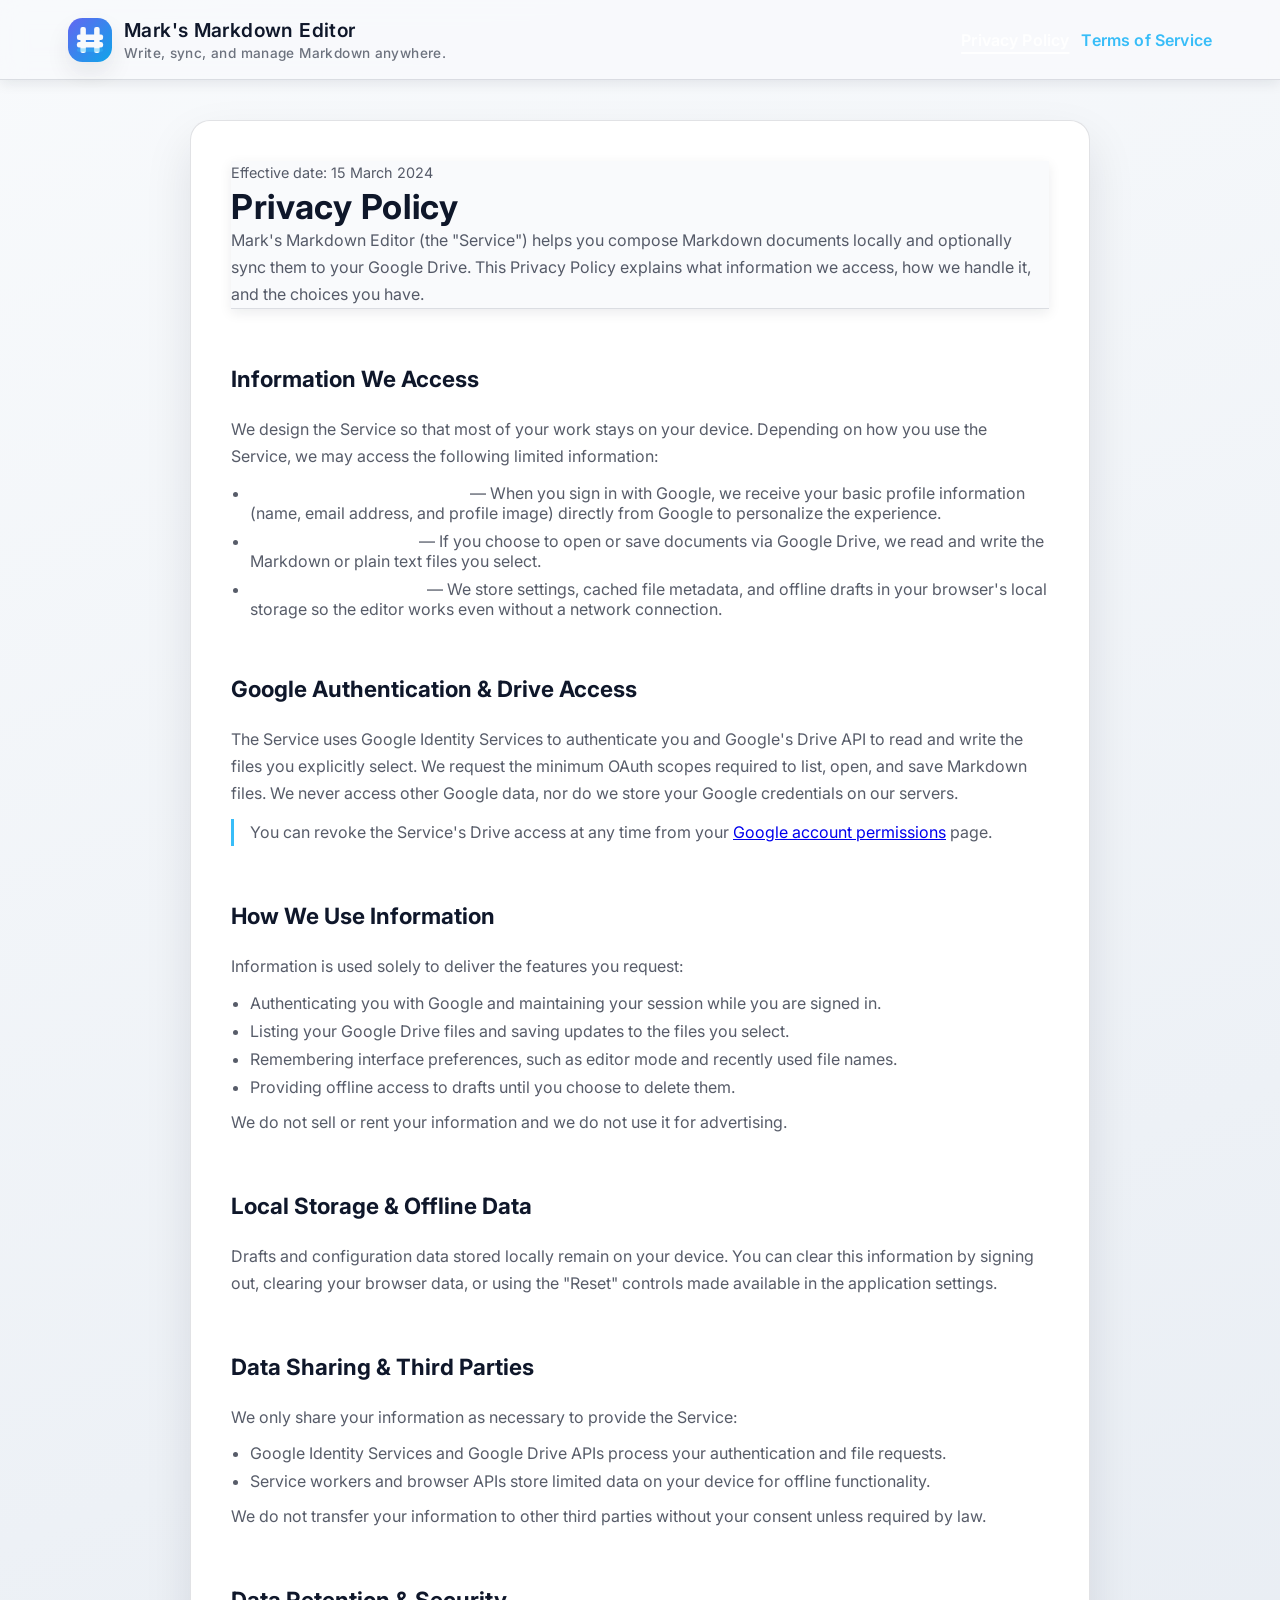
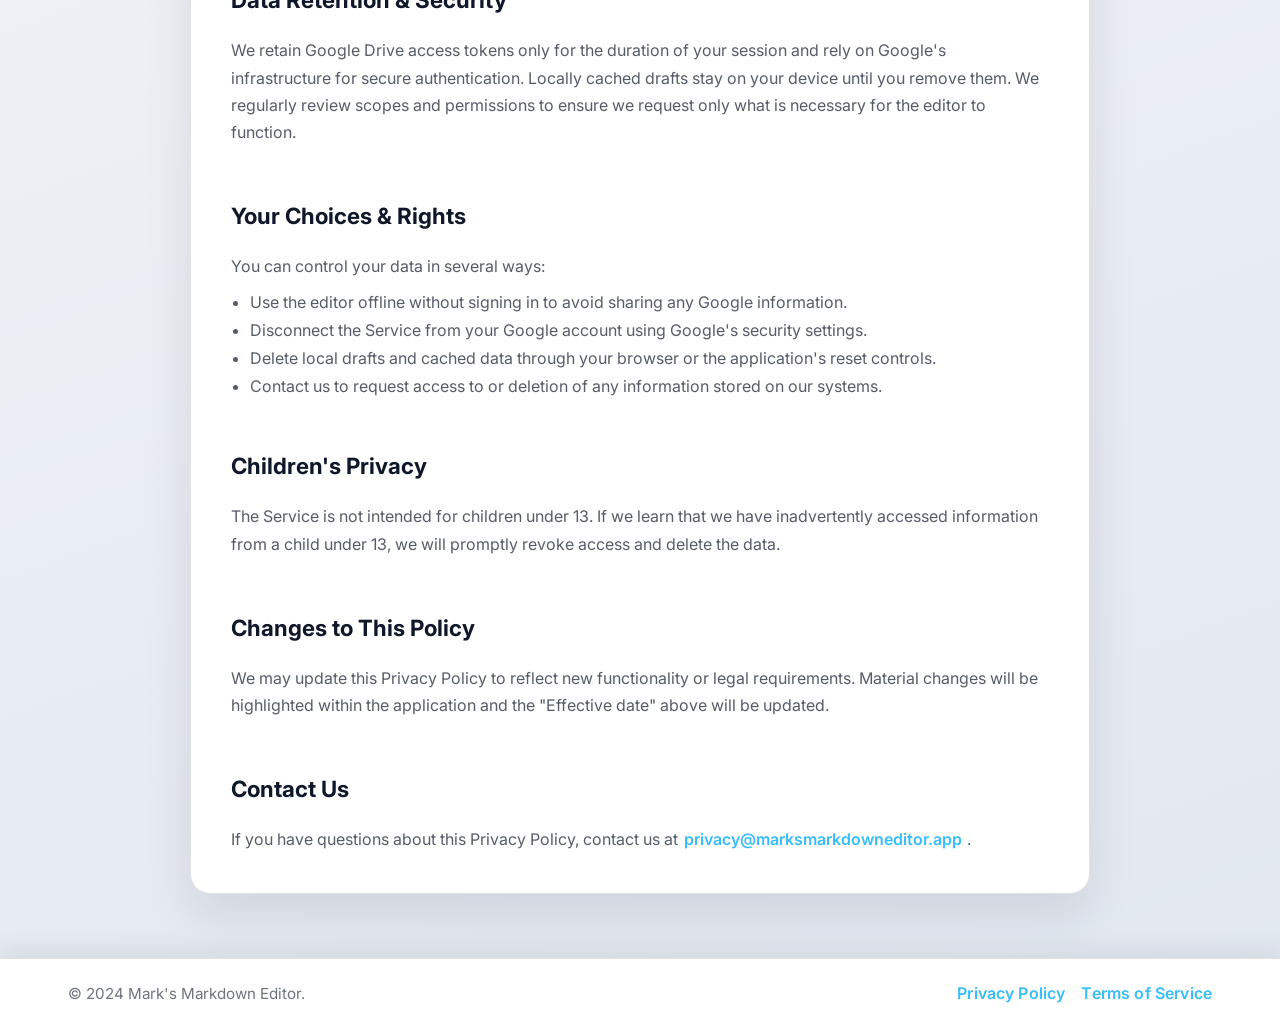
==== privacy.html @ 8897390b "Add legal policy pages and footer navigation" ====
<!DOCTYPE html>
<html lang="en">
  <head>
    <meta charset="utf-8" />
    <meta name="viewport" content="width=device-width, initial-scale=1" />
    <title>Privacy Policy · Mark's Markdown Editor</title>
    <meta
      name="description"
      content="Privacy practices for Mark's Markdown Editor, including details about Google Drive access, local storage, and how your information is used."
    />
    <link rel="manifest" href="manifest.json" />
    <link rel="icon" type="image/svg+xml" href="icons/icon-512.svg" />
    <link rel="preconnect" href="https://fonts.googleapis.com" />
    <link rel="preconnect" href="https://fonts.gstatic.com" crossorigin />
    <link rel="stylesheet" href="https://fonts.googleapis.com/css2?family=Inter:wght@400;500;600;700&display=swap" />
    <link rel="stylesheet" href="styles.css" />
  </head>
  <body class="legal-page">
    <header class="legal-header">
      <div class="inner">
        <div class="legal-header-bar">
          <a class="brand-link" href="index.html">
            <span class="brand-mark" aria-hidden="true">
              <img src="icons/icon-512.svg" width="44" height="44" alt="" />
            </span>
            <span class="brand-name">
              Mark's Markdown Editor
              <span>Write, sync, and manage Markdown anywhere.</span>
            </span>
          </a>
          <nav class="legal-header-links" aria-label="Legal pages">
            <a href="privacy.html" aria-current="page">Privacy Policy</a>
            <a href="terms.html">Terms of Service</a>
          </nav>
        </div>
      </div>
    </header>

    <main class="legal-main">
      <article class="legal-content">
        <header>
          <p class="legal-meta">Effective date: 15 March 2024</p>
          <h1>Privacy Policy</h1>
          <p>
            Mark's Markdown Editor (the "Service") helps you compose Markdown documents locally and optionally sync them to
            your Google Drive. This Privacy Policy explains what information we access, how we handle it, and the choices you
            have.
          </p>
        </header>

        <section>
          <h2>Information We Access</h2>
          <p>
            We design the Service so that most of your work stays on your device. Depending on how you use the Service, we may
            access the following limited information:
          </p>
          <ul>
            <li>
              <strong>Google Account profile data</strong> — When you sign in with Google, we receive your basic profile
              information (name, email address, and profile image) directly from Google to personalize the experience.
            </li>
            <li>
              <strong>Google Drive file data</strong> — If you choose to open or save documents via Google Drive, we read and
              write the Markdown or plain text files you select.
            </li>
            <li>
              <strong>Local application state</strong> — We store settings, cached file metadata, and offline drafts in your
              browser's local storage so the editor works even without a network connection.
            </li>
          </ul>
        </section>

        <section>
          <h2>Google Authentication &amp; Drive Access</h2>
          <p>
            The Service uses Google Identity Services to authenticate you and Google's Drive API to read and write the files you
            explicitly select. We request the minimum OAuth scopes required to list, open, and save Markdown files. We never
            access other Google data, nor do we store your Google credentials on our servers.
          </p>
          <p class="legal-callout">
            You can revoke the Service's Drive access at any time from your
            <a href="https://myaccount.google.com/permissions" target="_blank" rel="noopener">Google account permissions</a>
            page.
          </p>
        </section>

        <section>
          <h2>How We Use Information</h2>
          <p>
            Information is used solely to deliver the features you request:
          </p>
          <ul>
            <li>Authenticating you with Google and maintaining your session while you are signed in.</li>
            <li>Listing your Google Drive files and saving updates to the files you select.</li>
            <li>Remembering interface preferences, such as editor mode and recently used file names.</li>
            <li>Providing offline access to drafts until you choose to delete them.</li>
          </ul>
          <p>We do not sell or rent your information and we do not use it for advertising.</p>
        </section>

        <section>
          <h2>Local Storage &amp; Offline Data</h2>
          <p>
            Drafts and configuration data stored locally remain on your device. You can clear this information by signing out,
            clearing your browser data, or using the "Reset" controls made available in the application settings.
          </p>
        </section>

        <section>
          <h2>Data Sharing &amp; Third Parties</h2>
          <p>
            We only share your information as necessary to provide the Service:
          </p>
          <ul>
            <li>Google Identity Services and Google Drive APIs process your authentication and file requests.</li>
            <li>Service workers and browser APIs store limited data on your device for offline functionality.</li>
          </ul>
          <p>We do not transfer your information to other third parties without your consent unless required by law.</p>
        </section>

        <section>
          <h2>Data Retention &amp; Security</h2>
          <p>
            We retain Google Drive access tokens only for the duration of your session and rely on Google's infrastructure for
            secure authentication. Locally cached drafts stay on your device until you remove them. We regularly review scopes
            and permissions to ensure we request only what is necessary for the editor to function.
          </p>
        </section>

        <section>
          <h2>Your Choices &amp; Rights</h2>
          <p>You can control your data in several ways:</p>
          <ul>
            <li>Use the editor offline without signing in to avoid sharing any Google information.</li>
            <li>Disconnect the Service from your Google account using Google's security settings.</li>
            <li>Delete local drafts and cached data through your browser or the application's reset controls.</li>
            <li>Contact us to request access to or deletion of any information stored on our systems.</li>
          </ul>
        </section>

        <section>
          <h2>Children's Privacy</h2>
          <p>
            The Service is not intended for children under 13. If we learn that we have inadvertently accessed information from a
            child under 13, we will promptly revoke access and delete the data.
          </p>
        </section>

        <section>
          <h2>Changes to This Policy</h2>
          <p>
            We may update this Privacy Policy to reflect new functionality or legal requirements. Material changes will be
            highlighted within the application and the "Effective date" above will be updated.
          </p>
        </section>

        <section>
          <h2>Contact Us</h2>
          <p class="legal-contact">
            If you have questions about this Privacy Policy, contact us at
            <a href="mailto:privacy@marksmarkdowneditor.app">privacy@marksmarkdowneditor.app</a>.
          </p>
        </section>
      </article>
    </main>

    <footer class="site-footer">
      <div class="inner">
        <p>© 2024 Mark's Markdown Editor.</p>
        <nav class="footer-nav" aria-label="Legal">
          <a href="privacy.html" aria-current="page">Privacy Policy</a>
          <a href="terms.html">Terms of Service</a>
        </nav>
      </div>
    </footer>
  </body>
</html>
---- styles.css ----
:root {
  color-scheme: light dark;
  --bg-gradient-start: #0f172a;
  --bg-gradient-end: #1e293b;
  --surface: rgba(15, 23, 42, 0.75);
  --surface-strong: rgba(15, 23, 42, 0.95);
  --header-bg: rgba(15, 23, 42, 0.85);
  --header-offset: 0px;
  --input-bg: rgba(15, 23, 42, 0.6);
  --text: #e2e8f0;
  --text-muted: rgba(226, 232, 240, 0.7);
  --text-subtle: rgba(226, 232, 240, 0.75);
  --accent: #38bdf8;
  --accent-dark: #0ea5e9;
  --border: rgba(148, 163, 184, 0.4);
  --button-bg: rgba(148, 163, 184, 0.12);
  --button-bg-hover: rgba(148, 163, 184, 0.2);
  --button-border-hover: rgba(148, 163, 184, 0.3);
  --overlay: rgba(15, 23, 42, 0.75);
  --shadow: rgba(15, 23, 42, 0.4);
  --surface-shadow: rgba(15, 23, 42, 0.45);
  --strong-shadow: rgba(15, 23, 42, 0.7);
  --editor-bg: linear-gradient(170deg, rgba(15, 23, 42, 0.92), rgba(30, 41, 59, 0.82));
  --editor-border: rgba(148, 163, 184, 0.45);
  --editor-shadow: 0 24px 55px var(--strong-shadow);
  --table-border: rgba(148, 163, 184, 0.2);
  --row-hover: rgba(56, 189, 248, 0.15);
  --row-selected: rgba(56, 189, 248, 0.25);
  --breadcrumb-text: rgba(226, 232, 240, 0.7);
  --breadcrumb-separator: rgba(148, 163, 184, 0.6);
  --breadcrumb-disabled: rgba(226, 232, 240, 0.6);
  --danger-bg: rgba(248, 113, 113, 0.18);
  --danger-border: rgba(248, 113, 113, 0.35);
  --danger-text: #fecaca;
}

* {
  box-sizing: border-box;
}

body {
  margin: 0;
  font-family: 'Inter', 'Segoe UI', Roboto, Helvetica, Arial, sans-serif;
  background: linear-gradient(160deg, var(--bg-gradient-start), var(--bg-gradient-end));
  color: var(--text);
  min-height: 100vh;
  display: flex;
  flex-direction: column;
}

header {
  position: sticky;
  top: 0;
  z-index: 10;
  backdrop-filter: blur(12px);
  background: var(--header-bg);
  border-bottom: 1px solid var(--border);
  box-shadow: 0 4px 12px var(--shadow);
}

header .inner {
  max-width: 1200px;
  margin: 0 auto;
  padding: 1rem 1.5rem 1.25rem;
  display: flex;
  flex-direction: column;
  gap: 1rem;
  align-items: stretch;
}

.app-brand {
  display: flex;
  align-items: center;
  gap: 0.75rem;
}

.brand-mark {
  display: inline-flex;
  width: 2.75rem;
  height: 2.75rem;
  align-items: center;
  justify-content: center;
  border-radius: 0.9rem;
  box-shadow: 0 12px 24px var(--shadow);
  overflow: hidden;
}

.brand-mark img {
  display: block;
  width: 100%;
  height: 100%;
}

h1 {
  font-size: 1.9rem;
  margin: 0;
  font-weight: 700;
  letter-spacing: 0.03em;
}

.toolbar-row {
  display: flex;
  flex-direction: column;
  gap: 0.9rem;
  align-items: stretch;
}

.toolbar {
  display: flex;
  gap: 0.5rem;
  flex-wrap: wrap;
  align-items: center;
}

.toolbar-row > .toolbar-surface {
  flex: 0 0 100%;
  width: 100%;
}

.toolbar.formatting,
.toolbar.drive-actions {
  justify-content: center;
}

.toolbar.drive-actions {
  gap: 0.55rem;
}

.toolbar.drive-actions .drive-button {
  gap: 0.45rem;
  padding: 0.5rem 1rem;
  font-weight: 600;
  letter-spacing: 0.02em;
  transition: background 0.2s ease, border-color 0.2s ease, transform 0.2s ease, box-shadow 0.2s ease;
}

.toolbar.drive-actions .drive-icon {
  display: inline-flex;
  align-items: center;
  justify-content: center;
  width: 1.75rem;
  height: 1.75rem;
  border-radius: 0.7rem;
  background: rgba(148, 163, 184, 0.18);
  color: var(--accent);
  font-size: 0.95rem;
  box-shadow: inset 0 1px 0 rgba(255, 255, 255, 0.06), 0 6px 14px rgba(15, 23, 42, 0.35);
  transition: background 0.2s ease, color 0.2s ease, box-shadow 0.2s ease;
}

.toolbar.drive-actions .drive-button:hover .drive-icon {
  background: rgba(148, 163, 184, 0.25);
  box-shadow: inset 0 1px 0 rgba(255, 255, 255, 0.12), 0 10px 18px rgba(15, 23, 42, 0.4);
}

.toolbar.drive-actions .drive-button.primary {
  box-shadow: 0 18px 32px rgba(56, 189, 248, 0.35);
}

.toolbar.drive-actions .drive-button.primary .drive-icon {
  background: rgba(255, 255, 255, 0.82);
  color: #0f172a;
  box-shadow: inset 0 1px 0 rgba(255, 255, 255, 0.4), 0 12px 25px rgba(15, 23, 42, 0.25);
}

.toolbar.drive-actions .drive-button.primary:hover {
  box-shadow: 0 22px 38px rgba(56, 189, 248, 0.42);
}

.toolbar.drive-actions .drive-button.primary:hover .drive-icon {
  background: rgba(255, 255, 255, 0.9);
}

.toolbar.drive-actions .drive-button:focus-visible {
  outline: 2px solid var(--accent);
  outline-offset: 3px;
}

.toolbar.drive-actions .drive-button:disabled .drive-icon {
  opacity: 0.8;
}

.toolbar-surface {
  background: var(--surface);
  border: 1px solid var(--border);
  border-radius: 1rem;
  padding: 0.6rem;
  box-shadow: 0 14px 32px var(--surface-shadow);
}

.toolbar button,
.toolbar .secondary-button {
  position: relative;
  display: inline-flex;
  align-items: center;
  justify-content: center;
  background: var(--button-bg);
  border: 1px solid transparent;
  color: var(--text);
  padding: 0.5rem 0.75rem;
  border-radius: 0.65rem;
  cursor: pointer;
  font-size: 0.85rem;
  transition: background 0.2s ease, border-color 0.2s ease, transform 0.2s ease;
}

.toolbar .icon-button {
  width: 2.5rem;
  height: 2.5rem;
  padding: 0;
}

.toolbar .icon-button > :is(svg, i) {
  width: 1.35rem;
  height: 1.35rem;
}

.toolbar .icon-button > i {
  display: inline-flex;
  align-items: center;
  justify-content: center;
  font-size: 1.15rem;
  line-height: 1;
}

.toolbar .icon-button.heading-button > .heading-icon {
  display: inline-flex;
  align-items: center;
  justify-content: center;
  width: 1.35rem;
  height: 1.35rem;
  font-size: 0.85rem;
  font-weight: 700;
  letter-spacing: -0.02em;
  line-height: 1;
}

.toolbar .mode-toggle {
  display: inline-flex;
  align-items: center;
  gap: 0.35rem;
  padding: 0.5rem 0.85rem;
}

.toolbar .mode-toggle > :is(svg, i) {
  width: 1.2rem;
  height: 1.2rem;
}

.toolbar .mode-toggle > i {
  display: inline-flex;
  align-items: center;
  justify-content: center;
  font-size: 1.05rem;
  line-height: 1;
}

.toolbar .mode-toggle .button-label {
  font-weight: 600;
  letter-spacing: 0.03em;
}

.button-label {
  font-size: 0.85rem;
}

.toolbar button:hover,
.toolbar .secondary-button:hover {
  background: var(--button-bg-hover);
  border-color: var(--button-border-hover);
  transform: translateY(-1px);
}

.toolbar button:active,
.toolbar .secondary-button:active {
  transform: translateY(0);
}

.toolbar button.primary {
  background: var(--accent);
  color: #0f172a;
  font-weight: 600;
}

.toolbar button.primary:hover {
  background: var(--accent-dark);
}

.toolbar button:disabled,
.toolbar .secondary-button:disabled {
  opacity: 0.5;
  cursor: not-allowed;
  transform: none;
}

main {
  flex: 1;
  width: 100%;
}

.editor-container {
  max-width: 1200px;
  margin: 1.5rem auto;
  padding: 0 1.5rem 3rem;
}

.editor-layout {
  display: block;
}

.editor-content {
  min-width: 0;
}

.file-title {
  margin-bottom: 0.75rem;
  display: flex;
  flex-direction: column;
  gap: 0.35rem;
}

.file-title input {
  width: 100%;
  padding: 0.75rem 1rem;
  border-radius: 0.85rem;
  border: 1px solid var(--border);
  background: var(--input-bg);
  color: var(--text);
  font-size: 1.05rem;
  font-weight: 600;
  letter-spacing: 0.01em;
  transition: border-color 0.2s ease, box-shadow 0.2s ease;
}

.file-title input::placeholder {
  color: var(--text-muted);
}

.file-title input:focus-visible {
  outline: 2px solid var(--accent);
  outline-offset: 2px;
  border-color: var(--accent);
  box-shadow: 0 0 0 4px rgba(56, 189, 248, 0.18);
}

.toc {
  display: none;
  background: var(--surface);
  border: 1px solid var(--border);
  border-radius: 1rem;
  padding: 1rem;
  box-shadow: 0 10px 30px var(--surface-shadow);
}

.toc-header {
  display: flex;
  justify-content: space-between;
  align-items: center;
  margin-bottom: 0.75rem;
}

.toc-header h2 {
  margin: 0;
  font-size: 0.95rem;
  letter-spacing: 0.05em;
  text-transform: uppercase;
  color: var(--text-muted);
}

.toc-list {
  list-style: none;
  margin: 0;
  padding: 0;
  display: flex;
  flex-direction: column;
  gap: 0.15rem;
}

.toc-list li {
  margin: 0;
}

.toc-list a {
  display: block;
  padding: 0.35rem 0.5rem;
  border-radius: 0.5rem;
  color: var(--text);
  text-decoration: none;
  font-size: 0.9rem;
  line-height: 1.4;
  transition: background 0.2s ease, color 0.2s ease;
}

.toc-list a:hover,
.toc-list a:focus-visible {
  background: var(--button-bg-hover);
  color: var(--accent);
  outline: none;
}

.toc-level-2 {
  padding-left: 0.75rem;
}

.toc-level-3 {
  padding-left: 1.2rem;
}

.toc-level-4 {
  padding-left: 1.65rem;
}

.toc-level-5 {
  padding-left: 2.1rem;
}

.toc-level-6 {
  padding-left: 2.55rem;
}

.toc-empty {
  margin: 0;
  font-size: 0.85rem;
  color: var(--text-muted);
}

.editor-wrapper {
  display: block;
}

.editor-surface {
  position: relative;
  min-width: 0;
}

.editor {
  width: 100%;
  min-height: 60vh;
  padding: 1.25rem 1.5rem;
  border-radius: 1.1rem;
  background: var(--editor-bg);
  color: var(--text);
  border: 1px solid var(--editor-border);
  font-family: 'Inter', 'Segoe UI', Roboto, Helvetica, Arial, sans-serif;
  font-size: 1rem;
  line-height: 1.6;
  box-shadow: inset 0 1px 0 rgba(255, 255, 255, 0.05), var(--editor-shadow);
  backdrop-filter: blur(4px);
  outline: none;
  overflow-y: auto;
  white-space: pre-wrap;
  word-break: break-word;
  caret-color: var(--accent);
  cursor: text;
  position: relative;
  z-index: 0;
}

.editor.html-mode {
  font-family: ui-monospace, SFMono-Regular, Menlo, Monaco, Consolas, 'Liberation Mono', 'Courier New', monospace;
  white-space: pre-wrap;
  word-break: break-word;
  overflow-wrap: anywhere;
  overflow-x: hidden;
  tab-size: 2;
}

.editor:focus-visible {
  outline: 2px solid var(--accent);
  outline-offset: 2px;
}

.editor-line {
  margin: 0;
  padding: 0;
  font-size: 1rem;
  line-height: 1.6;
  white-space: pre-wrap;
  word-break: break-word;
  scroll-margin-top: var(--header-offset);
}

.editor-line.is-empty {
  min-height: 1rem;
}

.editor-line-break {
  display: block;
  height: 0.35rem;
  line-height: 0;
  font-size: 0;
  pointer-events: none;
  user-select: none;
}

.editor-line.heading-1 {
  font-size: 1.75rem;
  font-weight: 700;
  line-height: 1.3;
}

.editor-line.heading-2 {
  font-size: 1.45rem;
  font-weight: 650;
  line-height: 1.35;
}

.editor-line.heading-3 {
  font-size: 1.25rem;
  font-weight: 600;
  line-height: 1.4;
}

.editor-line.heading-4 {
  font-size: 1.15rem;
  font-weight: 600;
}

.editor-line.heading-5 {
  font-size: 1.05rem;
  font-weight: 600;
}

.editor-line.heading-6 {
  font-size: 1rem;
  font-weight: 600;
  letter-spacing: 0.02em;
}

.editor .md-strong {
  font-weight: 700;
}

.editor .md-em {
  font-style: italic;
}

.status-bar {
  display: flex;
  justify-content: space-between;
  align-items: center;
  margin-top: 1.5rem;
  padding: 0.85rem 1.25rem;
  font-size: 0.85rem;
  color: var(--text-muted);
  background: var(--surface);
  border: 1px solid var(--border);
  border-radius: 0.9rem;
  box-shadow: 0 14px 32px var(--surface-shadow);
  backdrop-filter: blur(6px);
}

.status-bar span {
  margin-right: 1.25rem;
}

.status-bar > div {
  display: flex;
  align-items: center;
  gap: 1.25rem;
  flex-wrap: wrap;
}

.file-indicator {
  font-weight: 600;
}

@media (min-width: 1024px) {
  .editor-layout {
    display: grid;
    grid-template-columns: minmax(220px, 260px) minmax(0, 1fr);
    gap: 1.75rem;
    align-items: start;
  }

  .toc {
    display: block;
    position: sticky;
    top: 6.5rem;
    max-height: calc(100vh - 7rem);
    overflow: auto;
  }
}

#status-message {
  margin-top: 0.75rem;
  font-size: 0.85rem;
  color: var(--text-subtle);
  min-height: 1.2rem;
}

#status-message.status-success {
  color: #86efac;
}

#drive-dialog {
  position: fixed;
  inset: 0;
  background: var(--overlay);
  display: none;
  place-items: center;
  padding: 1.5rem;
  z-index: 100;
}

#drive-dialog.active {
  display: grid;
}

#drive-dialog .dialog-content {
  background: var(--surface-strong);
  border: 1px solid var(--border);
  border-radius: 1rem;
  padding: 1.5rem;
  width: min(500px, 100%);
  box-shadow: 0 20px 40px var(--strong-shadow);
}

.dialog-header {
  display: flex;
  justify-content: space-between;
  align-items: center;
  margin-bottom: 1rem;
}

.dialog-header h2 {
  margin: 0;
  font-size: 1.1rem;
}

#drive-dialog-close {
  display: inline-flex;
  align-items: center;
  justify-content: center;
  width: 2rem;
  height: 2rem;
  border-radius: 0.5rem;
  border: 1px solid transparent;
  background: var(--button-bg);
  color: var(--text);
  font-size: 1.1rem;
  line-height: 1;
  cursor: pointer;
  transition: background 0.2s ease, border-color 0.2s ease, transform 0.2s ease;
}

#drive-dialog-close:hover {
  background: var(--button-bg-hover);
  border-color: var(--button-border-hover);
  transform: translateY(-1px);
}

#drive-dialog-close:active {
  transform: translateY(0);
}

#drive-dialog-close:focus-visible {
  outline: 2px solid var(--accent);
  outline-offset: 2px;
}

.dialog-body {
  display: flex;
  flex-direction: column;
  gap: 1rem;
}

.dialog-body label {
  display: flex;
  flex-direction: column;
  gap: 0.25rem;
  font-size: 0.85rem;
}

.dialog-body input {
  padding: 0.5rem 0.65rem;
  border-radius: 0.5rem;
  border: 1px solid var(--border);
  background: var(--input-bg);
  color: var(--text);
}

.dialog-body input:focus {
  outline: 2px solid var(--accent);
  outline-offset: 1px;
}

.dialog-footer {
  display: flex;
  justify-content: flex-end;
  gap: 0.5rem;
}

.dialog-footer button {
  padding: 0.45rem 0.8rem;
  border-radius: 0.5rem;
  border: 1px solid transparent;
  background: var(--button-bg);
  color: var(--text);
  cursor: pointer;
}

.dialog-footer button.primary {
  background: var(--accent);
  color: #0f172a;
  font-weight: 600;
}

.drive-files {
  max-height: 200px;
  overflow: auto;
  border: 1px solid var(--border);
  border-radius: 0.75rem;
  background: var(--surface);
}

.drive-files table {
  width: 100%;
  border-collapse: collapse;
}

.drive-files th,
.drive-files td {
  padding: 0.5rem 0.75rem;
  border-bottom: 1px solid var(--table-border);
  text-align: left;
}

.drive-files tr:hover {
  background: var(--row-hover);
  cursor: pointer;
}

.drive-controls {
  display: flex;
  flex-direction: column;
  gap: 0.5rem;
}

.drive-controls .toolbar {
  gap: 0.5rem;
}

.drive-breadcrumbs {
  display: flex;
  flex-wrap: wrap;
  align-items: center;
  gap: 0.25rem;
  font-size: 0.85rem;
  color: var(--breadcrumb-text);
}

.drive-breadcrumbs button {
  background: none;
  border: none;
  color: var(--accent);
  cursor: pointer;
  padding: 0;
  font: inherit;
}

.drive-breadcrumbs button:hover {
  text-decoration: underline;
}

.drive-breadcrumbs button:disabled {
  color: var(--breadcrumb-disabled);
  cursor: default;
  text-decoration: none;
}

.drive-breadcrumbs .separator {
  color: var(--breadcrumb-separator);
  margin: 0 0.15rem;
}

.drive-files .entry-name {
  display: inline-flex;
  align-items: center;
  gap: 0.45rem;
}

.drive-files .entry-icon {
  font-size: 0.95rem;
}

.drive-files tr.folder-row td {
  font-weight: 600;
}

.drive-files tr.selected {
  background: var(--row-selected);
}

.drive-save-controls {
  display: flex;
  gap: 0.5rem;
  align-items: center;
}

/* Footer */

.site-footer {
  margin-top: auto;
  background: var(--surface-strong);
  border-top: 1px solid var(--border);
  box-shadow: 0 -8px 24px var(--shadow);
}

.site-footer .inner {
  max-width: 1200px;
  margin: 0 auto;
  padding: 1.5rem 1.75rem;
  display: flex;
  flex-direction: column;
  gap: 0.75rem;
  align-items: center;
  text-align: center;
}

.site-footer p {
  margin: 0;
  color: var(--text-muted);
  font-size: 0.95rem;
}

.footer-nav {
  display: flex;
  gap: 1rem;
  flex-wrap: wrap;
  justify-content: center;
}

.footer-nav a {
  color: var(--accent);
  text-decoration: none;
  font-weight: 600;
  letter-spacing: 0.01em;
}

.footer-nav a:hover,
.footer-nav a:focus-visible {
  text-decoration: underline;
}

@media (min-width: 768px) {
  .site-footer .inner {
    flex-direction: row;
    justify-content: space-between;
    text-align: left;
  }
}

/* Legal pages */

body.legal-page {
  min-height: 100vh;
  display: flex;
  flex-direction: column;
}

header.legal-header {
  position: sticky;
  top: 0;
  z-index: 10;
  backdrop-filter: blur(12px);
  background: var(--header-bg);
  border-bottom: 1px solid var(--border);
  box-shadow: 0 4px 12px var(--shadow);
}

header.legal-header .inner {
  max-width: 1200px;
  margin: 0 auto;
  padding: 1.1rem 1.75rem;
}

.legal-header-bar {
  display: flex;
  align-items: center;
  justify-content: space-between;
  gap: 1rem;
  flex-wrap: wrap;
}

.legal-header-bar .brand-link {
  display: inline-flex;
  align-items: center;
  gap: 0.75rem;
  text-decoration: none;
  color: var(--text);
  font-weight: 600;
  font-size: 1.2rem;
  letter-spacing: 0.02em;
}

.legal-header-bar .brand-link:hover,
.legal-header-bar .brand-link:focus-visible {
  color: var(--accent);
}

.legal-header-bar .brand-link .brand-name {
  display: inline-flex;
  flex-direction: column;
  gap: 0.2rem;
}

.legal-header-bar .brand-link .brand-name span {
  font-size: 0.85rem;
  color: var(--text-muted);
  font-weight: 500;
}

.legal-header-links {
  display: flex;
  flex-wrap: wrap;
  align-items: center;
  gap: 0.75rem;
}

.legal-header-links a {
  color: var(--accent);
  text-decoration: none;
  font-weight: 600;
  letter-spacing: 0.01em;
  padding: 0.25rem 0;
}

.legal-header-links a:hover,
.legal-header-links a:focus-visible {
  text-decoration: underline;
}

.legal-header-links a[aria-current='page'] {
  color: #ffffff;
  text-decoration: underline;
  text-decoration-thickness: 2px;
  text-underline-offset: 6px;
}

.legal-main {
  flex: 1;
  width: 100%;
  padding: 2.5rem 1.25rem 4rem;
  display: flex;
  justify-content: center;
}

.legal-content {
  width: min(100%, 900px);
  background: var(--surface-strong);
  border: 1px solid var(--border);
  border-radius: 1.25rem;
  padding: 2.5rem;
  box-shadow: 0 22px 48px var(--surface-shadow);
  display: flex;
  flex-direction: column;
  gap: 1.5rem;
}

.legal-content h1 {
  margin: 0;
  font-size: 2.15rem;
  letter-spacing: 0.02em;
}

.legal-content h2 {
  margin: 2rem 0 0.75rem;
  font-size: 1.4rem;
}

.legal-content p {
  margin: 0;
  color: var(--text-subtle);
  line-height: 1.7;
}

.legal-content section {
  display: flex;
  flex-direction: column;
  gap: 0.75rem;
}

.legal-content ul,
.legal-content ol {
  margin: 0;
  padding-left: 1.2rem;
  display: grid;
  gap: 0.5rem;
  color: var(--text-subtle);
}

.legal-content li {
  margin: 0;
}

.legal-content strong {
  color: #ffffff;
}

.legal-meta {
  font-size: 0.9rem;
  color: var(--text-muted);
}

.legal-callout {
  border-left: 3px solid var(--accent);
  padding-left: 1rem;
  color: var(--text-subtle);
}

.legal-contact {
  display: inline-flex;
  flex-wrap: wrap;
  gap: 0.35rem;
}

.legal-contact a {
  color: var(--accent);
  text-decoration: none;
  font-weight: 600;
}

.legal-contact a:hover,
.legal-contact a:focus-visible {
  text-decoration: underline;
}

@media (max-width: 640px) {
  header.legal-header .inner {
    padding: 1rem 1.25rem;
  }

  .legal-content {
    padding: 1.75rem;
  }

  .legal-content h1 {
    font-size: 1.85rem;
  }

  .legal-content h2 {
    font-size: 1.25rem;
  }
}

.drive-save-controls input {
  flex: 1;
}

.drive-save-controls button {
  white-space: nowrap;
  border-radius: 0.5rem;
  border: 1px solid transparent;
  padding: 0.45rem 0.75rem;
  background: var(--button-bg);
  color: var(--text);
  cursor: pointer;
  transition: background 0.2s ease, border-color 0.2s ease, transform 0.2s ease;
}

.drive-save-controls button:hover {
  background: var(--button-bg-hover);
  border-color: var(--button-border-hover);
  transform: translateY(-1px);
}

.drive-save-controls button:active {
  transform: translateY(0);
}

.drive-save-controls button:disabled {
  opacity: 0.5;
  cursor: not-allowed;
  transform: none;
}

.drive-save-controls button.primary {
  background: var(--accent);
  color: #0f172a;
  font-weight: 600;
}

.drive-save-controls button.primary:hover {
  background: var(--accent-dark);
}

.visually-hidden {
  position: absolute;
  width: 1px;
  height: 1px;
  padding: 0;
  margin: -1px;
  overflow: hidden;
  clip: rect(0, 0, 0, 0);
  border: 0;
}

.alert {
  padding: 0.75rem 1rem;
  border-radius: 0.75rem;
  background: var(--danger-bg);
  border: 1px solid var(--danger-border);
  color: var(--danger-text);
  font-size: 0.85rem;
}

@media (prefers-color-scheme: light) {
  :root {
    --bg-gradient-start: #f8fafc;
    --bg-gradient-end: #e2e8f0;
    --surface: #ffffff;
    --surface-strong: #ffffff;
    --header-bg: rgba(248, 250, 252, 0.85);
    --input-bg: rgba(255, 255, 255, 0.95);
    --text: #0f172a;
    --text-muted: rgba(15, 23, 42, 0.6);
    --text-subtle: rgba(15, 23, 42, 0.7);
    --border: rgba(15, 23, 42, 0.12);
    --button-bg: #f8fafc;
    --button-bg-hover: #e2e8f0;
    --button-border-hover: rgba(148, 163, 184, 0.35);
    --overlay: rgba(15, 23, 42, 0.3);
    --shadow: rgba(15, 23, 42, 0.08);
    --surface-shadow: rgba(15, 23, 42, 0.1);
    --strong-shadow: rgba(15, 23, 42, 0.12);
    --editor-bg: #ffffff;
    --editor-border: rgba(15, 23, 42, 0.12);
    --editor-shadow: 0 18px 44px rgba(15, 23, 42, 0.1);
    --table-border: rgba(15, 23, 42, 0.08);
    --row-hover: rgba(56, 189, 248, 0.12);
    --row-selected: rgba(56, 189, 248, 0.18);
    --breadcrumb-text: rgba(15, 23, 42, 0.65);
    --breadcrumb-separator: rgba(15, 23, 42, 0.35);
    --breadcrumb-disabled: rgba(15, 23, 42, 0.4);
    --danger-bg: rgba(248, 113, 113, 0.15);
    --danger-border: rgba(248, 113, 113, 0.3);
    --danger-text: #b91c1c;
  }

}

@media (max-width: 768px) {
  header .inner {
    flex-direction: column;
    align-items: stretch;
  }

  h1 {
    text-align: center;
  }

  .toolbar {
    justify-content: center;
  }

  .toolbar.drive-actions {
    justify-content: flex-start;
  }

  .status-bar {
    flex-direction: column;
    align-items: flex-start;
    gap: 0.5rem;
  }
}
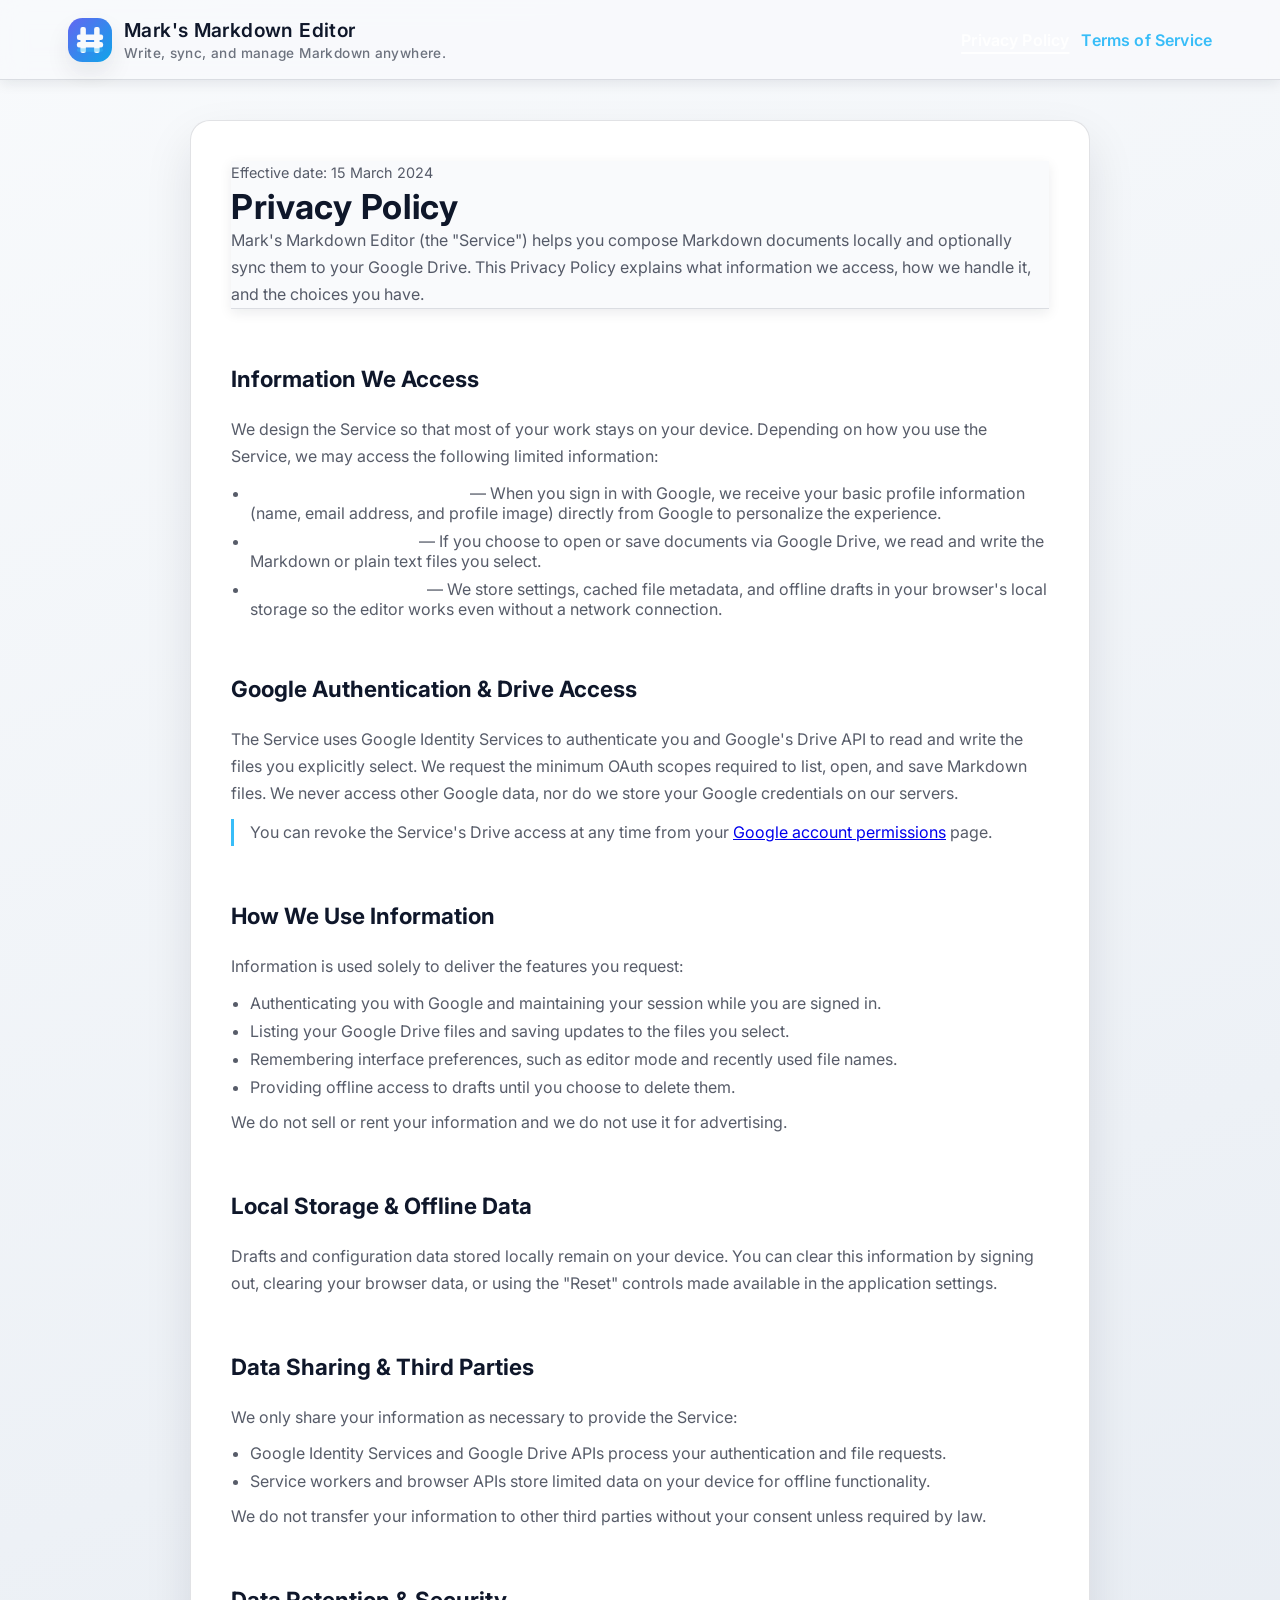
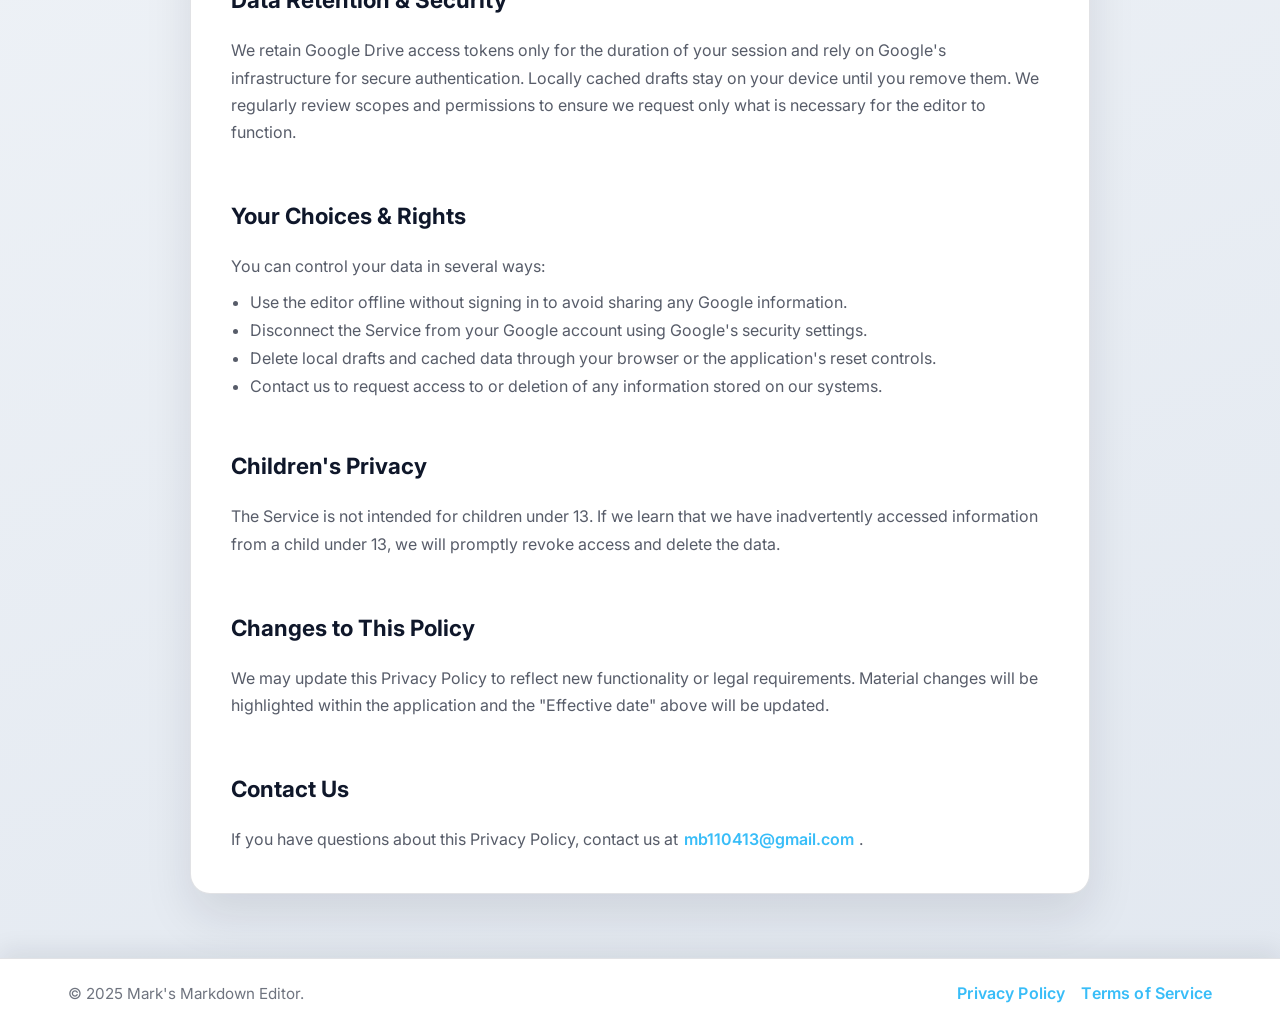
==== commit 6e58a090: "Update privacy.html" ====
--- a/privacy.html
+++ b/privacy.html
@@ -158,7 +158,7 @@
           <h2>Contact Us</h2>
           <p class="legal-contact">
             If you have questions about this Privacy Policy, contact us at
-            <a href="mailto:privacy@marksmarkdowneditor.app">privacy@marksmarkdowneditor.app</a>.
+            <a href="mailto:mb110413@gmail.com">mb110413@gmail.com</a>.
           </p>
         </section>
       </article>
@@ -166,7 +166,7 @@
 
     <footer class="site-footer">
       <div class="inner">
-        <p>© 2024 Mark's Markdown Editor.</p>
+        <p>© 2025 Mark's Markdown Editor.</p>
         <nav class="footer-nav" aria-label="Legal">
           <a href="privacy.html" aria-current="page">Privacy Policy</a>
           <a href="terms.html">Terms of Service</a>
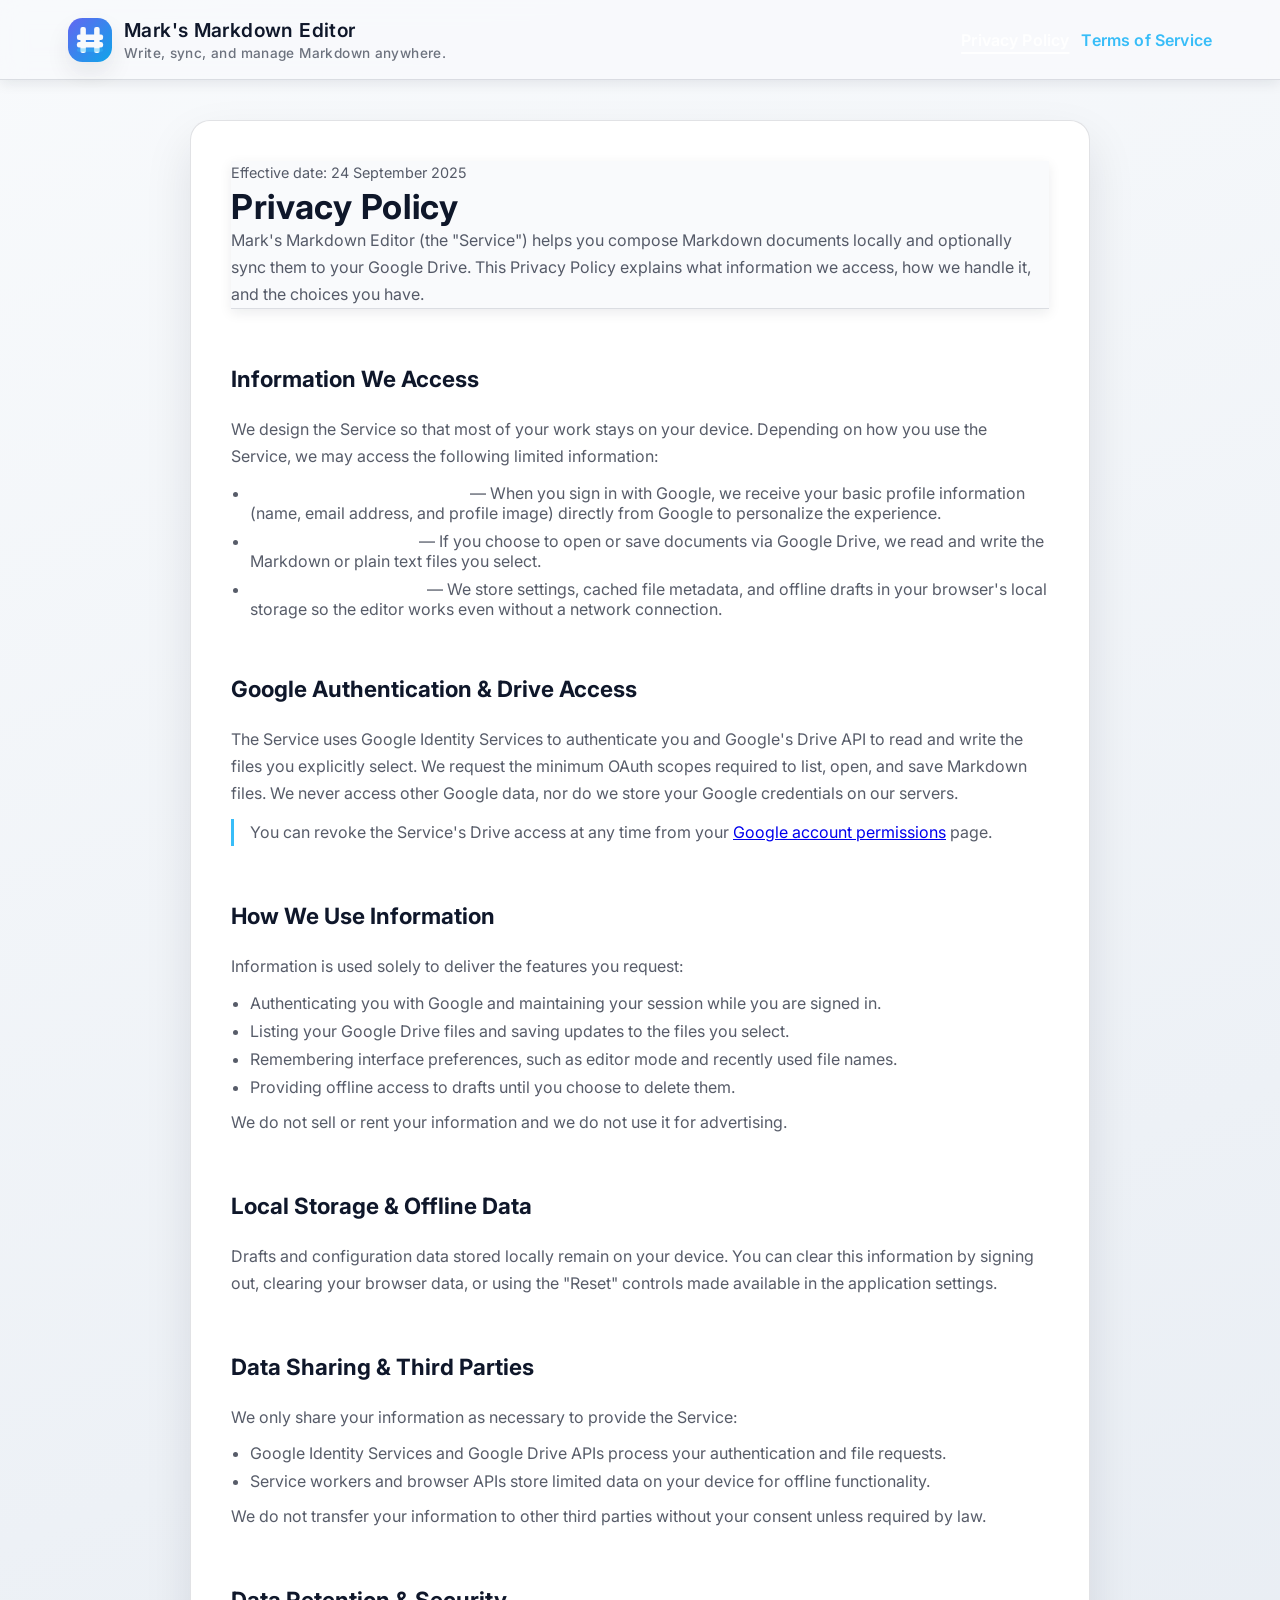
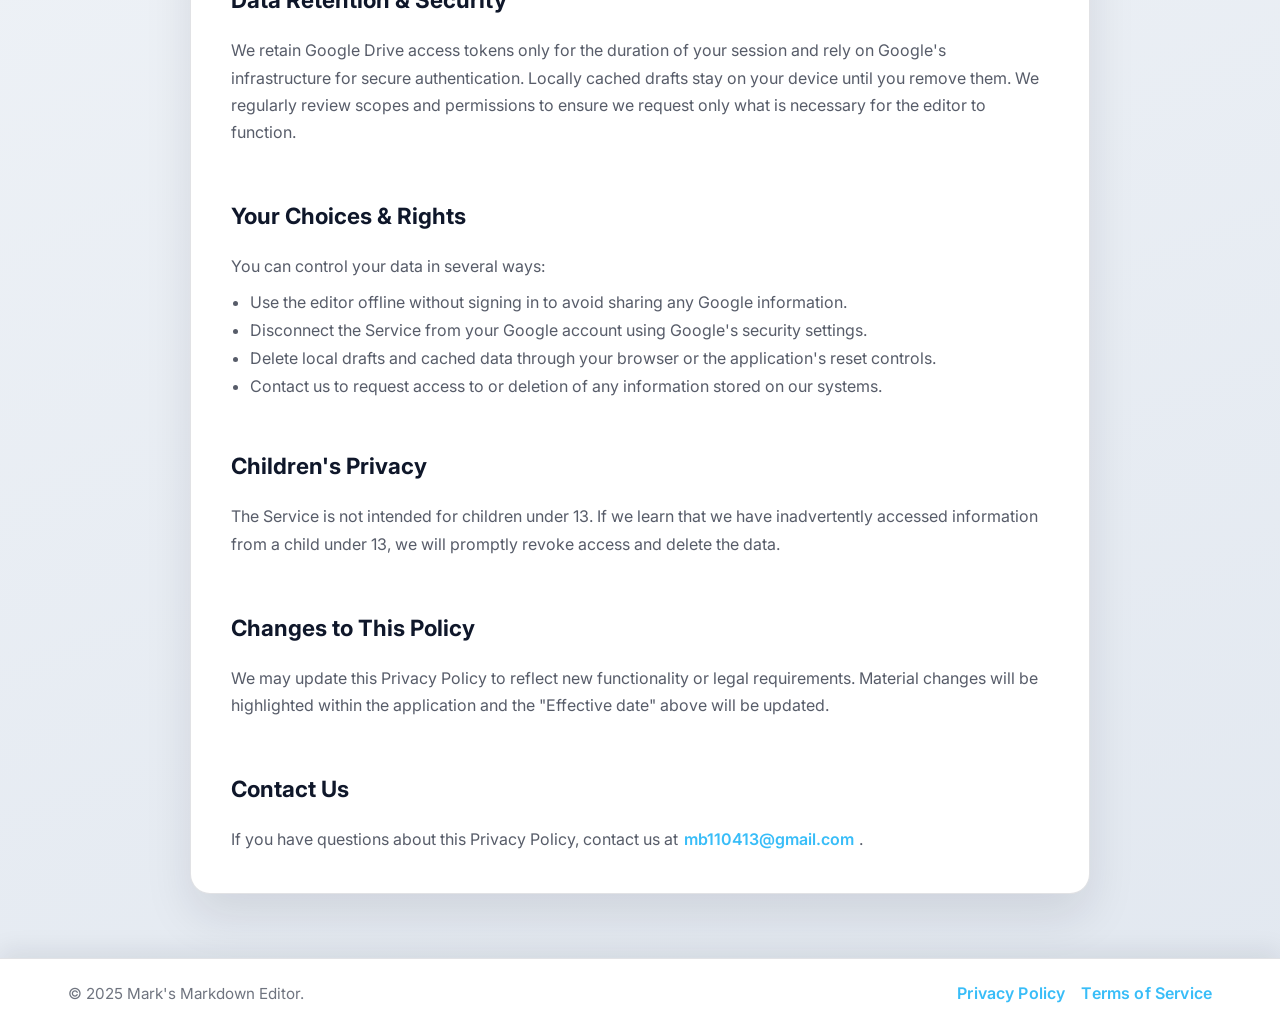
==== commit e2904cb5: "Update privacy.html" ====
--- a/privacy.html
+++ b/privacy.html
@@ -39,7 +39,7 @@
     <main class="legal-main">
       <article class="legal-content">
         <header>
-          <p class="legal-meta">Effective date: 15 March 2024</p>
+          <p class="legal-meta">Effective date: 24 September 2025</p>
           <h1>Privacy Policy</h1>
           <p>
             Mark's Markdown Editor (the "Service") helps you compose Markdown documents locally and optionally sync them to
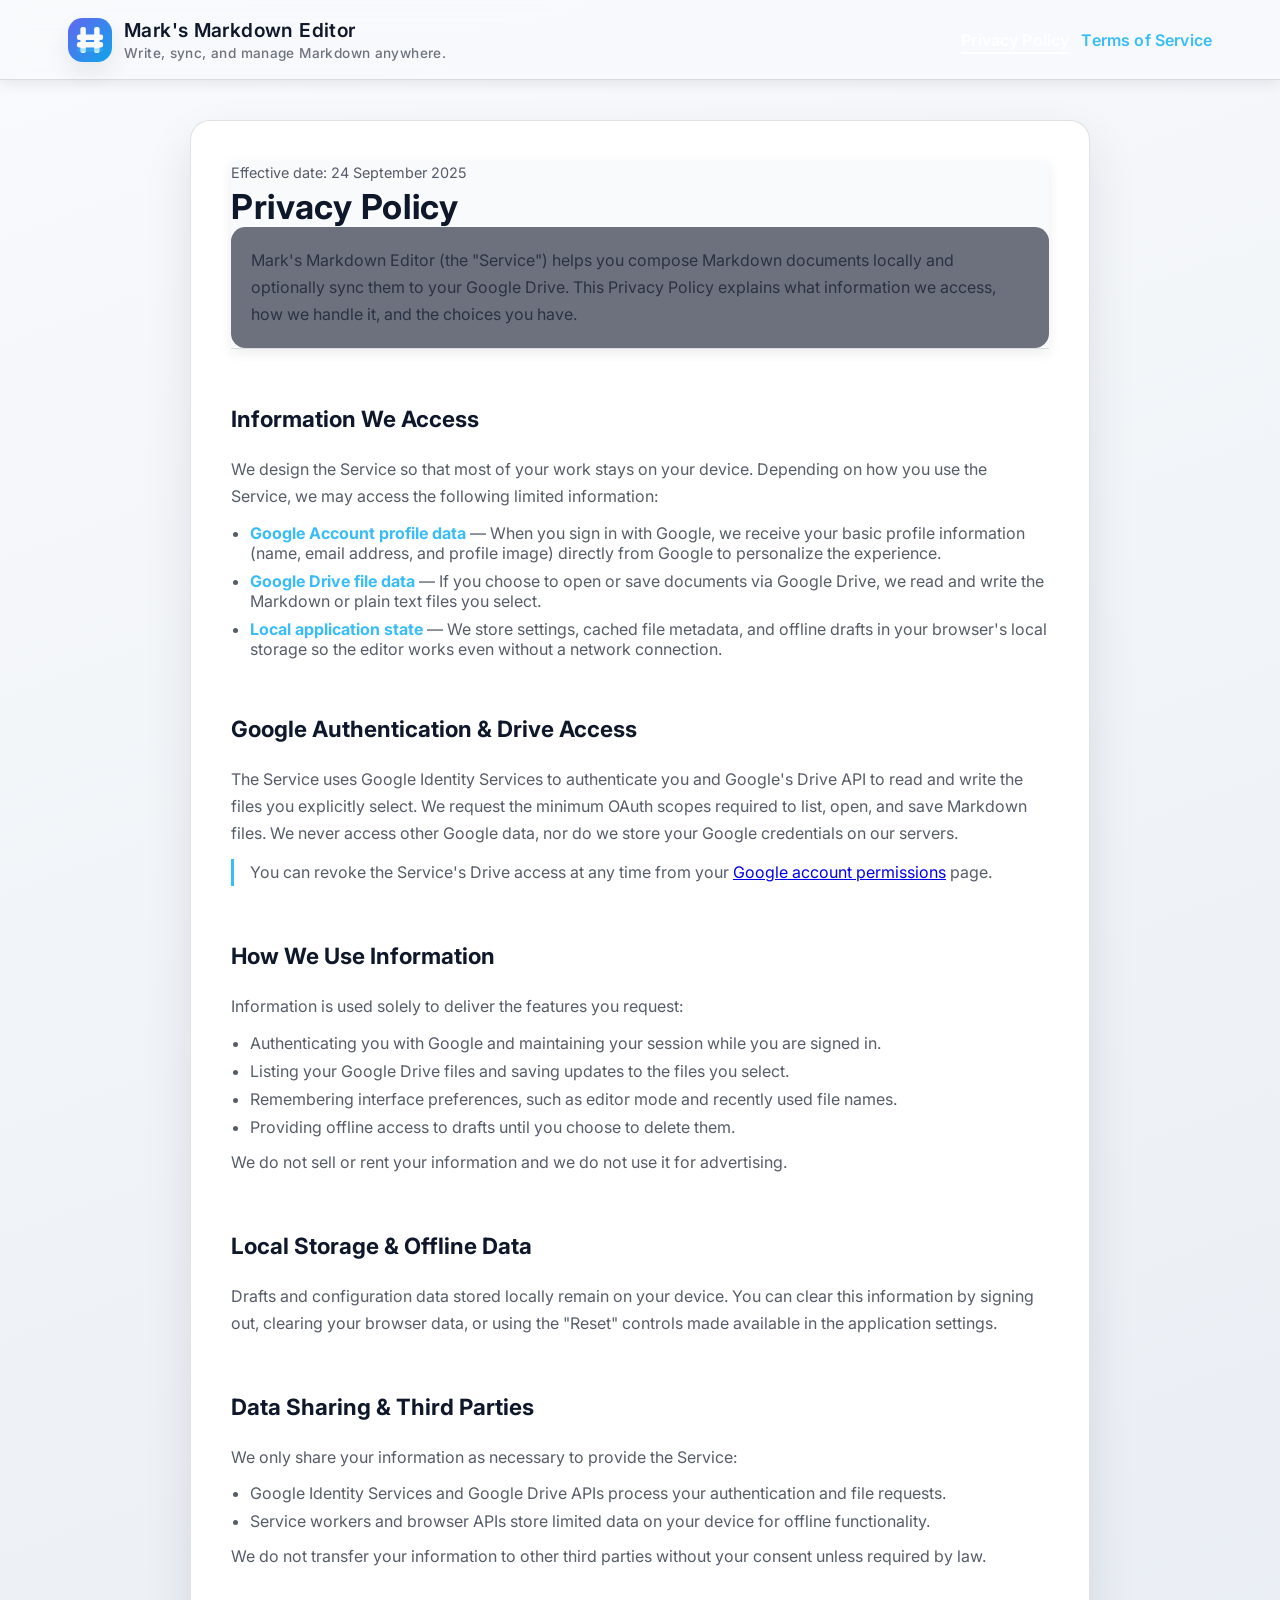
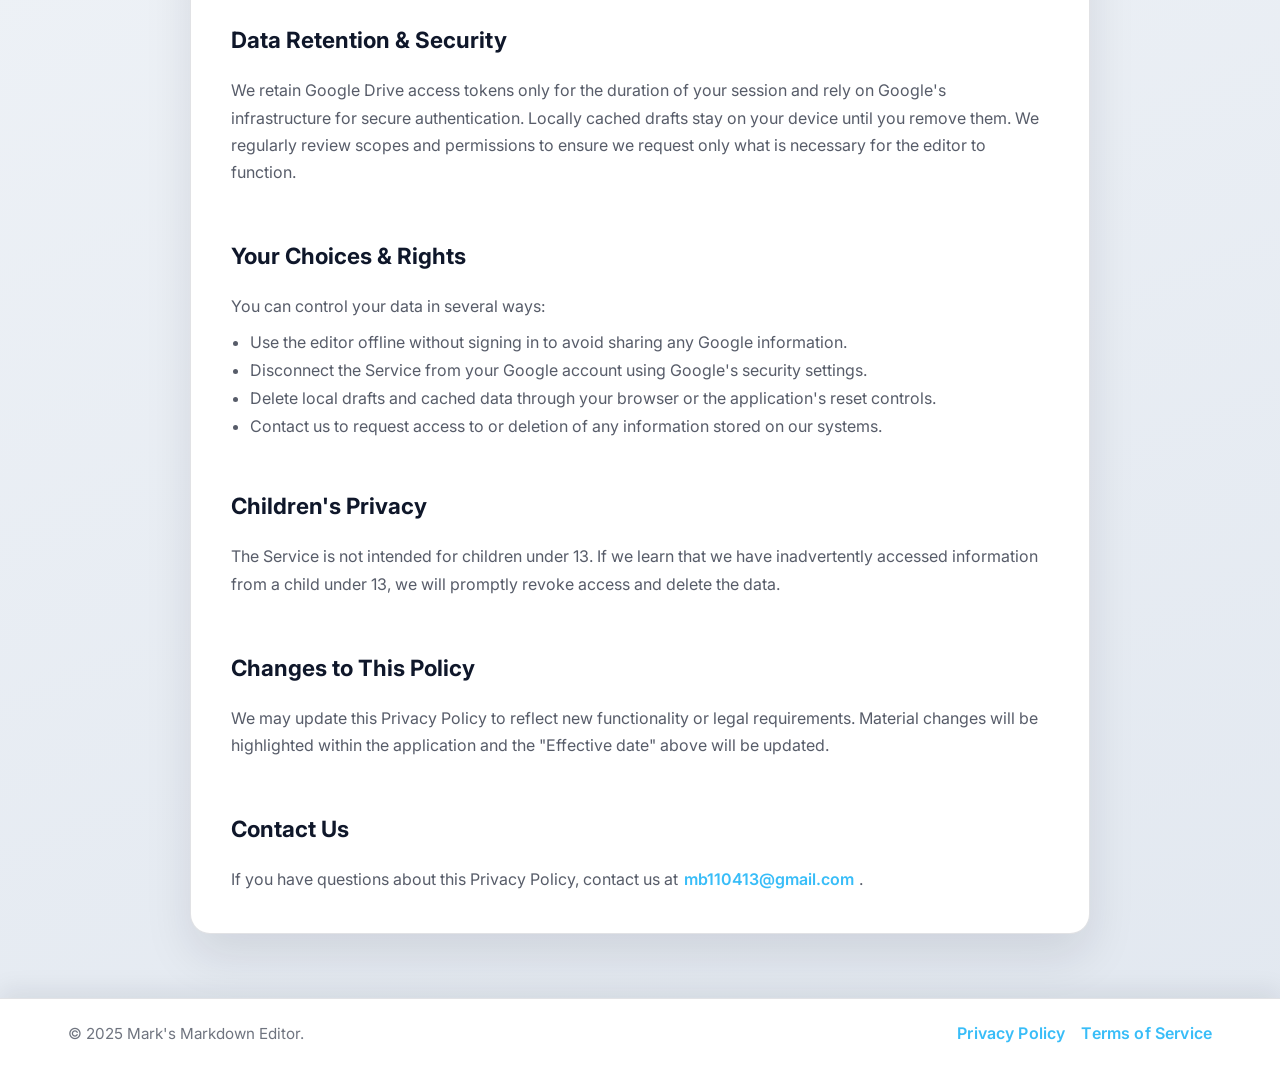
==== commit e201f23c: "Adjust legal page emphasis and spacing" ====
--- a/privacy.html
+++ b/privacy.html
@@ -41,7 +41,7 @@
         <header>
           <p class="legal-meta">Effective date: 24 September 2025</p>
           <h1>Privacy Policy</h1>
-          <p>
+          <p class="legal-intro">
             Mark's Markdown Editor (the "Service") helps you compose Markdown documents locally and optionally sync them to
             your Google Drive. This Privacy Policy explains what information we access, how we handle it, and the choices you
             have.
--- a/styles.css
+++ b/styles.css
@@ -995,7 +995,13 @@
 }
 
 .legal-content strong {
-  color: #ffffff;
+  color: var(--accent);
+}
+
+.legal-content .legal-intro {
+  padding: 1.25rem;
+  border-radius: 0.9rem;
+  background: rgba(15, 23, 42, 0.6);
 }
 
 .legal-meta {
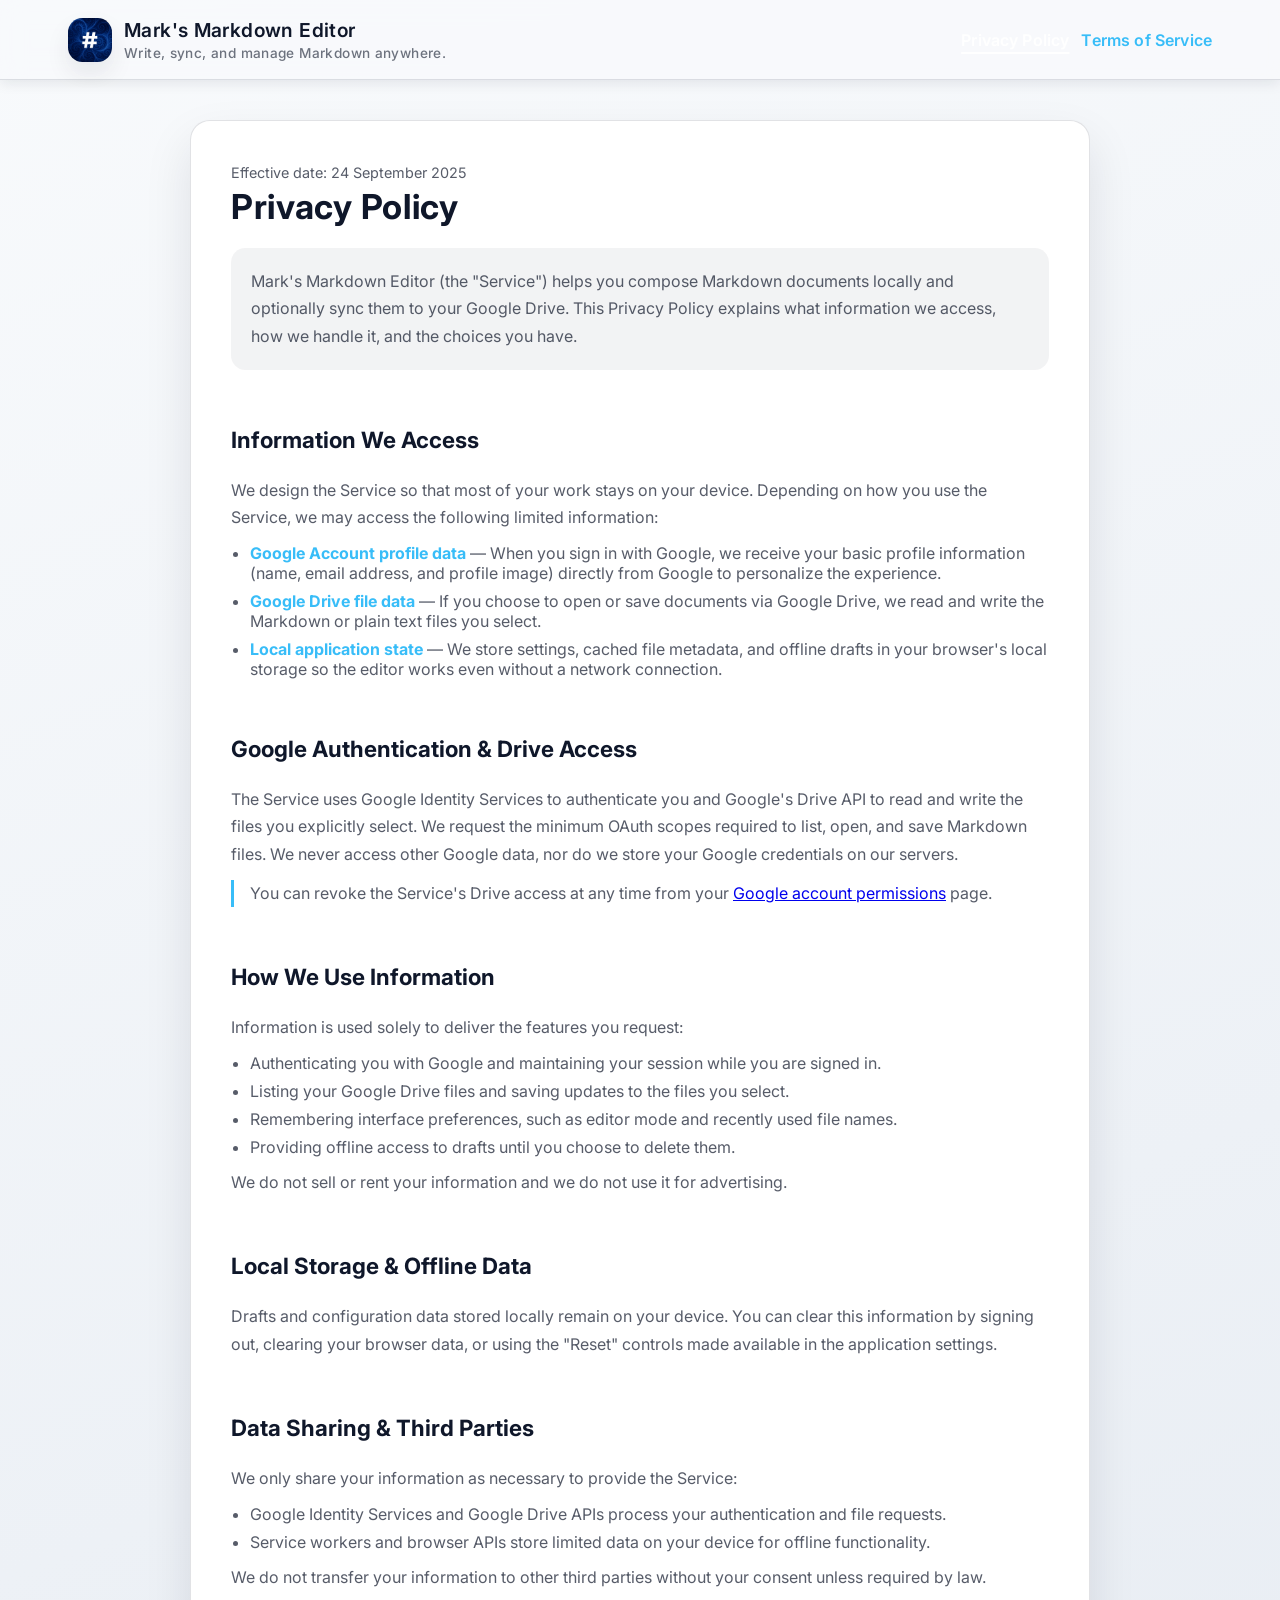
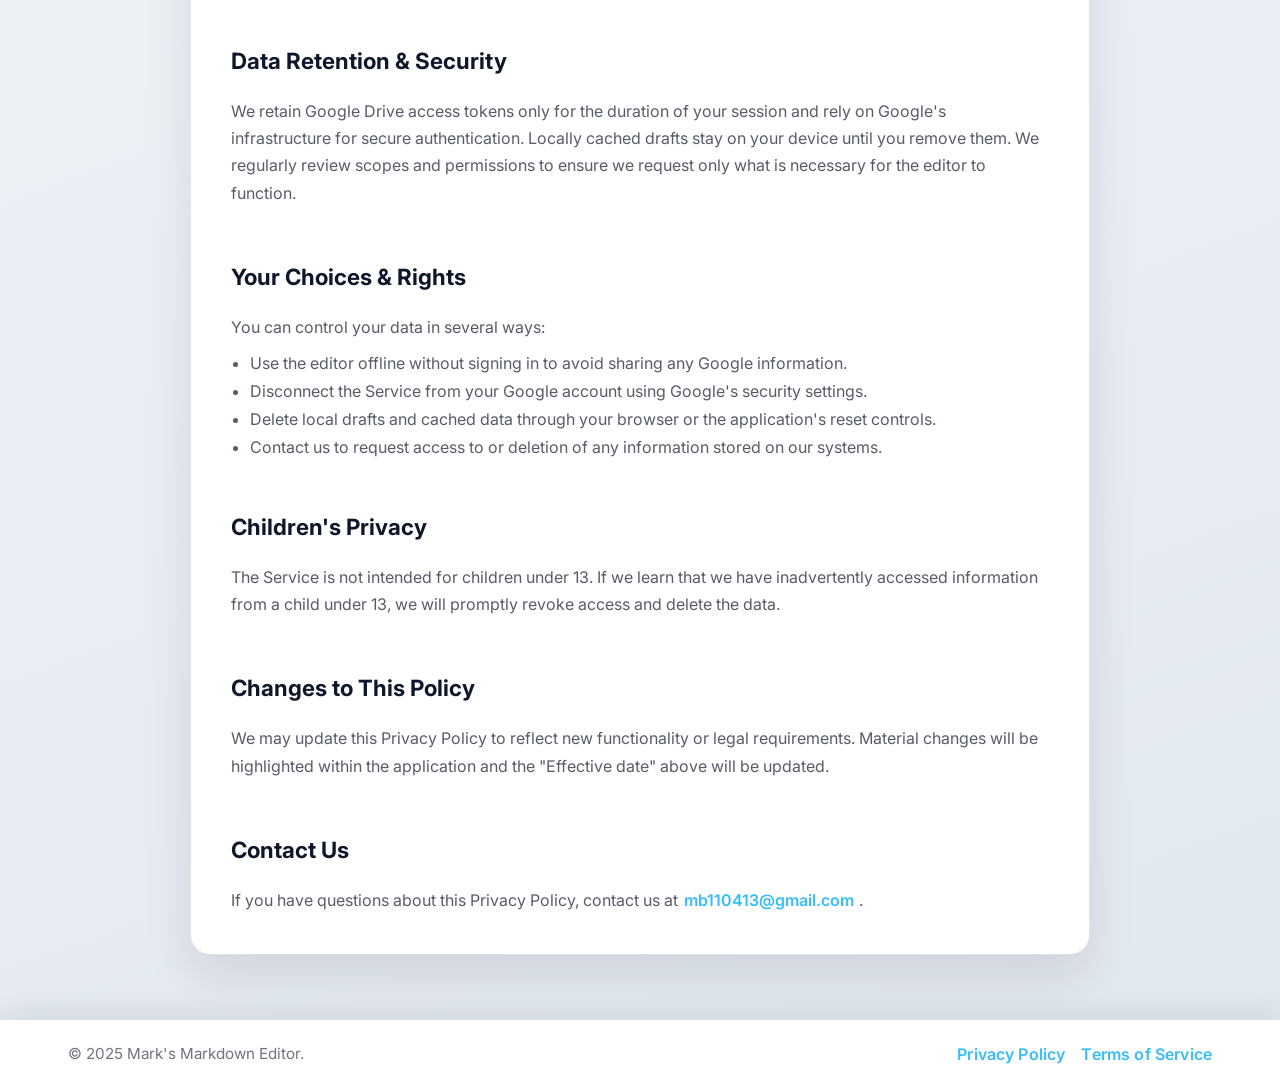
==== commit e4b5ba36: "Update privacy.html" ====
--- a/privacy.html
+++ b/privacy.html
@@ -9,7 +9,7 @@
       content="Privacy practices for Mark's Markdown Editor, including details about Google Drive access, local storage, and how your information is used."
     />
     <link rel="manifest" href="manifest.json" />
-    <link rel="icon" type="image/svg+xml" href="icons/icon-512.svg" />
+    <link rel="icon" type="image/png" href="icons/icon-512.png" />
     <link rel="preconnect" href="https://fonts.googleapis.com" />
     <link rel="preconnect" href="https://fonts.gstatic.com" crossorigin />
     <link rel="stylesheet" href="https://fonts.googleapis.com/css2?family=Inter:wght@400;500;600;700&display=swap" />
@@ -21,7 +21,7 @@
         <div class="legal-header-bar">
           <a class="brand-link" href="index.html">
             <span class="brand-mark" aria-hidden="true">
-              <img src="icons/icon-512.svg" width="44" height="44" alt="" />
+              <img src="icons/icon-1024.png" width="44" height="44" alt="" />
             </span>
             <span class="brand-name">
               Mark's Markdown Editor
--- a/styles.css
+++ b/styles.css
@@ -32,6 +32,9 @@
   --danger-bg: rgba(248, 113, 113, 0.18);
   --danger-border: rgba(248, 113, 113, 0.35);
   --danger-text: #fecaca;
+  --legal-intro-bg: rgba(15, 23, 42, 0.6);
+  --font-sans: 'Inter', 'Segoe UI', Roboto, Helvetica, Arial, sans-serif;
+  --font-mono: ui-monospace, SFMono-Regular, Menlo, Monaco, Consolas, 'Liberation Mono', 'Courier New', monospace;
 }
 
 * {
@@ -40,7 +43,7 @@
 
 body {
   margin: 0;
-  font-family: 'Inter', 'Segoe UI', Roboto, Helvetica, Arial, sans-serif;
+  font-family: var(--font-sans);
   background: linear-gradient(160deg, var(--bg-gradient-start), var(--bg-gradient-end));
   color: var(--text);
   min-height: 100vh;
@@ -441,7 +444,7 @@
   background: var(--editor-bg);
   color: var(--text);
   border: 1px solid var(--editor-border);
-  font-family: 'Inter', 'Segoe UI', Roboto, Helvetica, Arial, sans-serif;
+  font-family: var(--font-mono);
   font-size: 1rem;
   line-height: 1.6;
   box-shadow: inset 0 1px 0 rgba(255, 255, 255, 0.05), var(--editor-shadow);
@@ -457,7 +460,7 @@
 }
 
 .editor.html-mode {
-  font-family: ui-monospace, SFMono-Regular, Menlo, Monaco, Consolas, 'Liberation Mono', 'Courier New', monospace;
+  font-family: var(--font-mono);
   white-space: pre-wrap;
   word-break: break-word;
   overflow-wrap: anywhere;
@@ -533,6 +536,10 @@
 
 .editor .md-em {
   font-style: italic;
+}
+
+.editor .md-strike {
+  text-decoration: line-through;
 }
 
 .status-bar {
@@ -576,9 +583,10 @@
   .toc {
     display: block;
     position: sticky;
-    top: 6.5rem;
-    max-height: calc(100vh - 7rem);
+    top: calc(var(--header-offset) + 1.5rem);
+    max-height: calc(100vh - var(--header-offset) - 2.5rem);
     overflow: auto;
+    align-self: start;
   }
 }
 
@@ -860,8 +868,8 @@
 }
 
 header.legal-header {
-  position: sticky;
-  top: 0;
+  position: static;
+  top: auto;
   z-index: 10;
   backdrop-filter: blur(12px);
   background: var(--header-bg);
@@ -958,8 +966,19 @@
   gap: 1.5rem;
 }
 
+.legal-content > header {
+  position: static;
+  top: auto;
+  z-index: auto;
+  backdrop-filter: none;
+  background: transparent;
+  border: 0;
+  box-shadow: none;
+}
+
 .legal-content h1 {
-  margin: 0;
+  margin: 0 0 1rem;
+  padding-bottom: 0.35rem;
   font-size: 2.15rem;
   letter-spacing: 0.02em;
 }
@@ -1001,7 +1020,7 @@
 .legal-content .legal-intro {
   padding: 1.25rem;
   border-radius: 0.9rem;
-  background: rgba(15, 23, 42, 0.6);
+  background: var(--legal-intro-bg);
 }
 
 .legal-meta {
@@ -1142,6 +1161,7 @@
     --danger-bg: rgba(248, 113, 113, 0.15);
     --danger-border: rgba(248, 113, 113, 0.3);
     --danger-text: #b91c1c;
+    --legal-intro-bg: rgba(15, 23, 42, 0.05);
   }
 
 }
